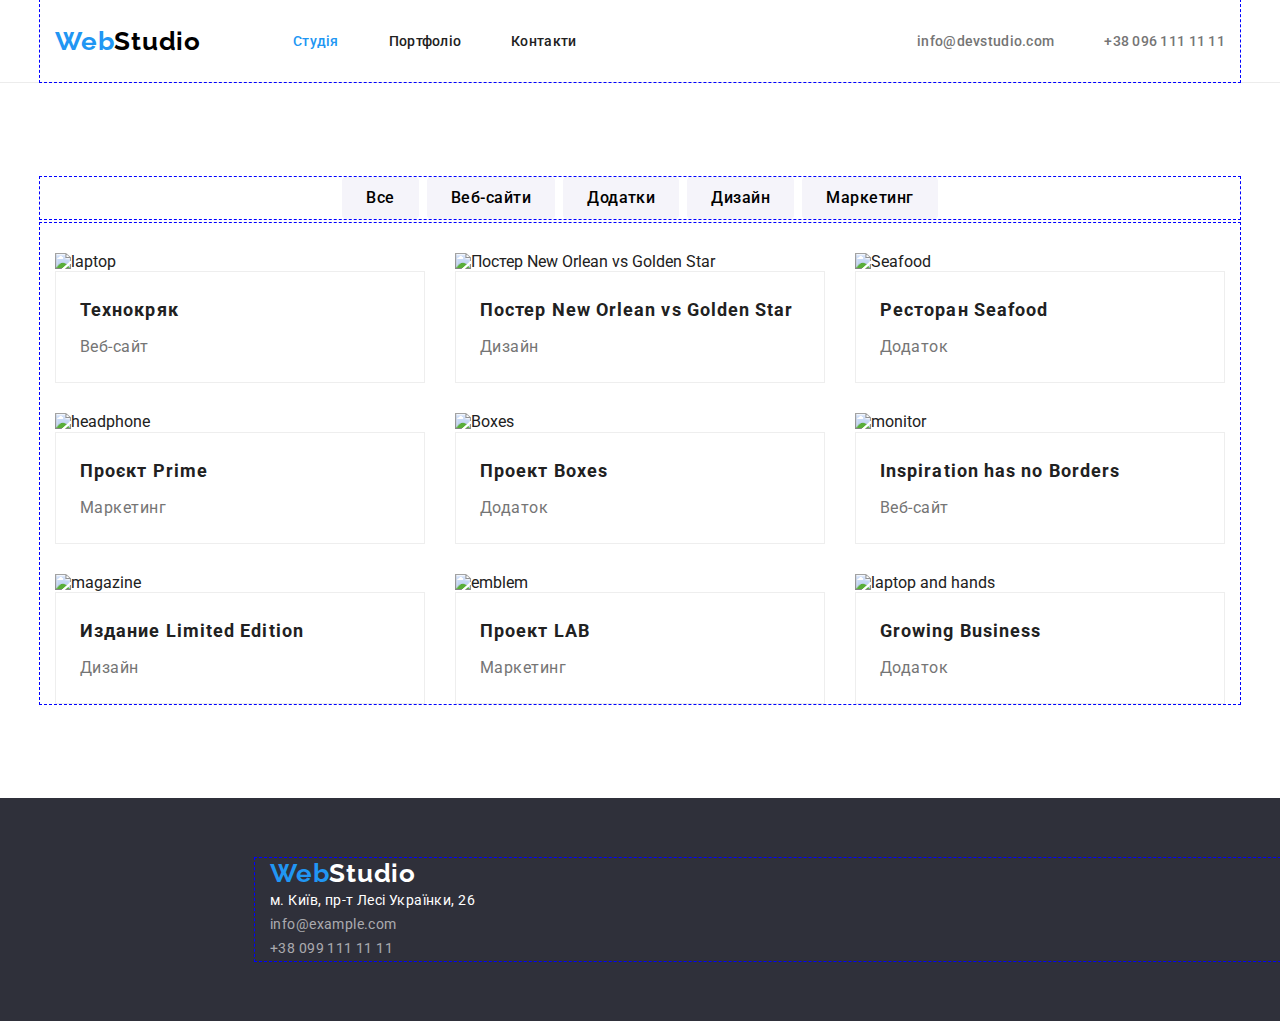
==== portfolio.html @ 3d375995 "Add files via upload" ====
<!DOCTYPE html>
<html lang="en">
<head>
    <meta charset="UTF-8">
    <meta http-equiv="X-UA-Compatible" content="IE=edge">
    <meta name="viewport" content="width=device-width, initial-scale=1.0">
    <title>Портфоліо</title>
    <!--Normalize s-->
    <link rel="stylesheet" href="https://cdn.jsdelivr.net/npm/modern-normalize@1.1.0/modern-normalize.min.css">
    <!--Normalize e-->
    <link rel="preconnect" href="https://fonts.googleapis.com">
    <link rel="preconnect" href="https://fonts.gstatic.com" crossorigin>
    <link
        href="https://fonts.googleapis.com/css2?family=Montserrat:wght@400;700&family=Raleway:wght@700&family=Roboto:wght@400;500;700;900&display=swap"
        rel="stylesheet">
    <link rel="stylesheet" href="./styles.css"/>
</head>
<body>
    <!-- Шапка-->
    <header class="header-wrapper">
        <div class="container header-container">
            <nav class="header-nav">
                <a href="#" class="logo logo-header"><span class="logo-web">Web</span><span
                        class="logo-studio">Studio</span></a>
                <ul class="list header-list">
                    <li><a href="#" class="site-nav name-studio">Студія</a></li>
                    <li><a href="./portfolio.html" class="site-nav">Портфоліо</a></li>
                    <li><a href="#" class="site-nav">Контакти</a></li>
                </ul>
            </nav>
            <ul class="list header-contacts">
                <li><a class="contacts-header header-site" href="info@devstudio.com">info@devstudio.com</a></li>
                <li><a class="contacts-header header-phone" href="tell:+380961111111">+38 096 111 11 11</a></li>
            </ul>
        </div>
    </header>
    <main>
        <section class="section">
            <div class="container">
             <ul class="list flex-portfolio-buttons">
                 <li><button type="button" class="button-portfolio">Все</button></li>
                 <li><button type="button" class="button-portfolio">Веб-сайти</button></li>
                 <li><button type="button" class="button-portfolio">Додатки</button></li>
                 <li><button type="button" class="button-portfolio">Дизайн</button></li>
                 <li><button type="button" class="button-portfolio">Маркетинг</button></li>
             </ul>
            </div>
            <div class="container">
              <ul class="list flex-portfolio portfolio-wrapper portfolio-title">
                 <li class="portfolio-cards">
                     <a href="#" class="link">
                     <img src="./images/img-tehno.jpg" alt="laptop" width="370">
                     <div><h2 class="project-title">Технокряк</h2>
                     <p class="project-description">Веб-сайт</p></div>
                     </a>
                 </li>
                 <li class="portfolio-cards">
                     <a href="#">
                     <img src="./images/img-orlean.jpg" alt="Постер New Orlean vs Golden Star" width="370">
                     <div><h2 class="project-title">Постер New Orlean vs Golden Star</h2>
                     <p class="project-description">Дизайн</p></div>
                     </a>
                  </li>
                 <li class="portfolio-cards">
                     <a href="#">
                     <img src="./images/img-seafood.jpg" alt="Seafood" width="370">
                     <div><h2 class="project-title">Ресторан Seafood</h2>
                     <p class="project-description">Додаток</p></div>
                     </a>
                 </li>
                 <li class="portfolio-cards">
                     <a href="#">
                     <img src="./images/img-prime.jpg" alt="headphone" width="370">
                     <div><h2 class="project-title">Проєкт Prime</h2>
                     <p class="project-description">Маркетинг</p></div>
                     </a>
                 </li>
                 <li class="portfolio-cards">
                     <a href="#">
                     <img src="./images/img-boxes.jpg" alt="Boxes" width="370">
                     <div><h2 class="project-title">Проект Boxes</h2>
                     <p class="project-description">Додаток</p></div>
                     </a>
                 </li>
                 <li class="portfolio-cards">
                     <a href="#">
                     <img src="./images/img-inspiration.jpg" alt="monitor" width="370">
                     <div><h2 class="project-title">Inspiration has no Borders</h2>
                     <p class="project-description">Веб-сайт</p></div>
                     </a>
                 </li>
                 <li class="portfolio-cards">
                     <a href="#">
                     <img src="./images/img-limited.jpg" alt="magazine" width="370">
                     <div><h2 class="project-title">Издание Limited Edition</h2>
                    <p class="project-description">Дизайн</p></div>
                     </a>
                  </li>
                  <li class="portfolio-cards">
                     <a href="#">
                     <img src="./images/img-lab.jpg" alt="emblem" width="370">
                     <div><h2 class="project-title">Проект LAB</h2>
                    <p class="project-description">Маркетинг</p></div>
                     </a>
                  </li>
                  <li class="portfolio-cards">
                     <a href="#">
                     <img src="./images/img-business.jpg" alt="laptop and hands" width="370">
                     <div><h2 class="project-title">Growing Business</h2>
                    <p class="project-description">Додаток</p></div>
                     </a>
                  </li>
                
              </ul>
         </div>
        </section>
        
    </main>
    <!--Підвал-->
    <footer class="footer">
        <div class="container">
          <a href="#" class="logo"><span class="logo-web">Web</span><span class="logo-studio-footer">Studio</span></a>
          <address>
             <ul class="list">
                 <li><a class="adress-footer" href="#">м. Київ, пр-т Лесі Українки, 26</a></li>
                 <li><a class="contacts-footer" href="info@example.com">info@example.com</a></li>
                 <li><a class="contacts-footer" href="tell:+380991111111">+38 099 111 11 11</a></li>
             </ul>
          </address>
      </div>
    </footer>
</body>
</html>
---- styles.css ----
/*General*/

/* html {
    box-sizing: border-box;}

*,
*::before,
*::after {
    box-sizing: inherit;}*/

:root{
    --brand-color: #2196F3;
    --footer-background-color: #2F303A;
    --text-color: #212121;
    --paragraph-color: #757575;
}

body{
    font-family: Roboto, sans-serif;
    color: var(--text-color);
}

/*скидання стилів s*/

a {
    text-decoration: none;
    color: currentColor;}

h1, h2, h3, h4, h5, h6, p {
    margin: 0;}

ul, ol {
    list-style: none;
    padding: 0;
    margin: 0;}

img{
    display: block;
}
/*скидання стилів e*/

.container {
    width: 1200px;
    margin: 0 auto;
    padding: 0 15px;
    outline: 1px dashed blue;
}




/*logo*/
.header-container {
    display: flex;
    align-items: center;
}

.header-wrapper {
    border-bottom: 1px solid #ECECEC;
}
.logo {
    font-family: 'Raleway';
    font-style: normal;
    font-weight: 700;
    font-size: 26px;
    line-height: 1.2;
    letter-spacing: 0.03em;
}

.logo-header {
    width: 145px; 
    /* margin-left: 215px;  */
    margin-right: 93px;
}

.header-list {
    display: flex;
    gap: 50px;
}

.header-nav {
    display: flex;
    margin-right: auto;
    align-items: center;
}
.header-contacts {
    display: flex;
    padding-top: 32px;
    padding-bottom: 32px;
}

.header-site {
    margin-right: 50px;
   
}

/* .header-phone {
    
} */

.logo-footer {
    margin-bottom: 20px;
}

.logo-web {
    color: var(--brand-color);}

.logo-studio {
    color: #000000;}

.logo-studio-footer {
    color: #FFFFFF;}

a:link {
    text-decoration: none;}

.link {
    display: inline-block;} 

/*Site nav*/

.site-nav {
    font-weight: 500;
    font-size: 14px;
    line-height: 1.14;
    letter-spacing: 0.02em;
    color: var(--text-color);
    padding-top: 32px;
    padding-bottom: 32px;    
}



.name-studio {
    color: var(--brand-color);}

.name-portfolio {
    color: var(--brand-color);}

.site-nav:hover, 
.site-nav:focus{
    color: var(--brand-color);}

.contacts-header {
    color: var(--paragraph-color);
    font-weight: 500;
    font-size: 14px;
    line-height: 1.14;
    letter-spacing: 0.02em;
    padding-top: 32px;
    padding-bottom: 32px;
}

.contacts-footer {
    color: rgba(100%, 100%, 100%, 60%);
    font-size: 14px;
    line-height: 1.7;
    letter-spacing: 0.03em;}

.contacts-header:hover, 
.contacts-header:focus{
    color: var(--brand-color);}

.contacts-footer:hover,
.contacts-footer:focus {
    color: var(--brand-color);}

.adress-footer {
    color: #FFFFFF;
    font-size: 14px;
    line-height: 1.7;
    letter-spacing: 0.03em;
    width: 231px;
}


.adress-footer:hover, 
.adress-footer:focus {
    color: var(--brand-color);}

.footer {
    background-color: var(--footer-background-color);
    padding: 60px 825px 60px 255px;
}

.list{
    list-style: none;
    font-style: normal;
}

/*hero*/
.hero {
    color: #FFFFFF;
    text-align: center;
    text-transform: uppercase;
    font-weight: 900;
    font-size: 44px;
    line-height: 1.4;
    letter-spacing: 0.06em;
    width: 696px;
    text-align: center;
    margin-left: 252px;
}

.hero-section {
    background-color: var(--footer-background-color);
    padding: 200px 252px;
    
}

/*Button*/
.button{
    background-color: var(--brand-color);
    color: #ffffff;
    font-weight: 700;
    font-size: 16px;
    line-height: 1.8;
    border-color: transparent;
    border-radius: 4px;
    letter-spacing: 0.06em;
    cursor: pointer;
    /* width: 200px; */
    /* margin: 30px 692px 200px 692px; */
    margin-left: 492px;
    margin-top: 30px;
    min-width: 220px;
    min-height: 50px;
    padding: 9px 31px;
}

.button:hover,
.button:focus {
    background-color: #117dd4;
}



.title {
    font-weight: 700;
    font-size: 36px;
    line-height: 1.17;
    text-align: center;
    letter-spacing: 0.03em; 
    margin-bottom: 50px;
}

.about-title h2 {
    font-weight: 700;
    font-size: 14px;
    line-height: 1.14;
    letter-spacing: 0.03em;
    text-transform: uppercase;
    margin-bottom: 10px;
}

.about-paragraph {
    font-size: 14px;
    line-height: 1.7;
    letter-spacing: 0.03em;
    color: var(--paragraph-color)
}

.team {
    background-color: #F5F4FA;
}

.team-name {
    font-weight: 500;
    font-size: 16px;
    line-height: 1.18;
    letter-spacing: 0.03em;
    text-align: center;
    margin-top: 30px;
    margin-bottom: 10px;
}

.team-position {
    color: var(--paragraph-color);
    font-size: 16px;
    line-height: 1.18;
    letter-spacing: 0.03em;
    text-align: center;
    margin-bottom: 30px;
}

.team-wrapper {
    /* padding-left: 5px;
    padding-right: 5px; */
    /* padding-top: 30px; */
    /* padding-bottom: 30px; */
    border: 1px solid #c2c2c2;
    background-color: #FFFFFF;
}

/*section about*/

.flex-team {
    display: flex;
    gap: 30px;
}

.flex-works {
    display: flex;
    gap: 30px;
}

.flex-details {
    display: flex;
    gap: 30px;
}

.section {
    padding-top: 94px;
    padding-bottom: 94px;
}

.section-paragraph {
    padding-top: 93px;
}
.site-footer {
    margin-top: 9px;
    margin-bottom: 9px;
}
/*portfolio*/

.project-title {
    color: var(--text-color);
    font-weight: 700;
    font-size: 18px;
    line-height: 2;
    letter-spacing: 0.06em;
}

.project-description {
    font-size: 16px;
    line-height: 30px;
    letter-spacing: 0.03em;
    color: var(--paragraph-color);
}
.button-portfolio {
    background-color: #F5F4FA;
    font-weight: 500;
    font-size: 16px;
    line-height: 1.6;
    letter-spacing: 0.03em;
    border-color: transparent;
    border-radius: 4px;
    cursor: pointer;
    padding: 6px 22px;
}

.button-portfolio:hover,
.button-portfolio:focus {
    background-color: var(--brand-color);
    color: #FFFFFF;
}

.flex-portfolio-buttons {
    display: flex;
    margin-bottom: 34px;
    justify-content: center;
    gap: 8px;
}

.flex-portfolio {
    display: flex;
    flex-wrap: wrap;
    width: 1200px;
    margin-top: -30px;
    margin-left: -30px;
}

.portfolio-cards {
    flex-basis: calc(100% / 3 - 30px);
    margin-top: 30px;
    margin-left: 30px;
}

.portfolio-wrapper div {
    border: 1px solid #EEEEEE; 
    padding: 20px 24px;
}
.portfolio-title h2 {
    margin-bottom: 4px;
}
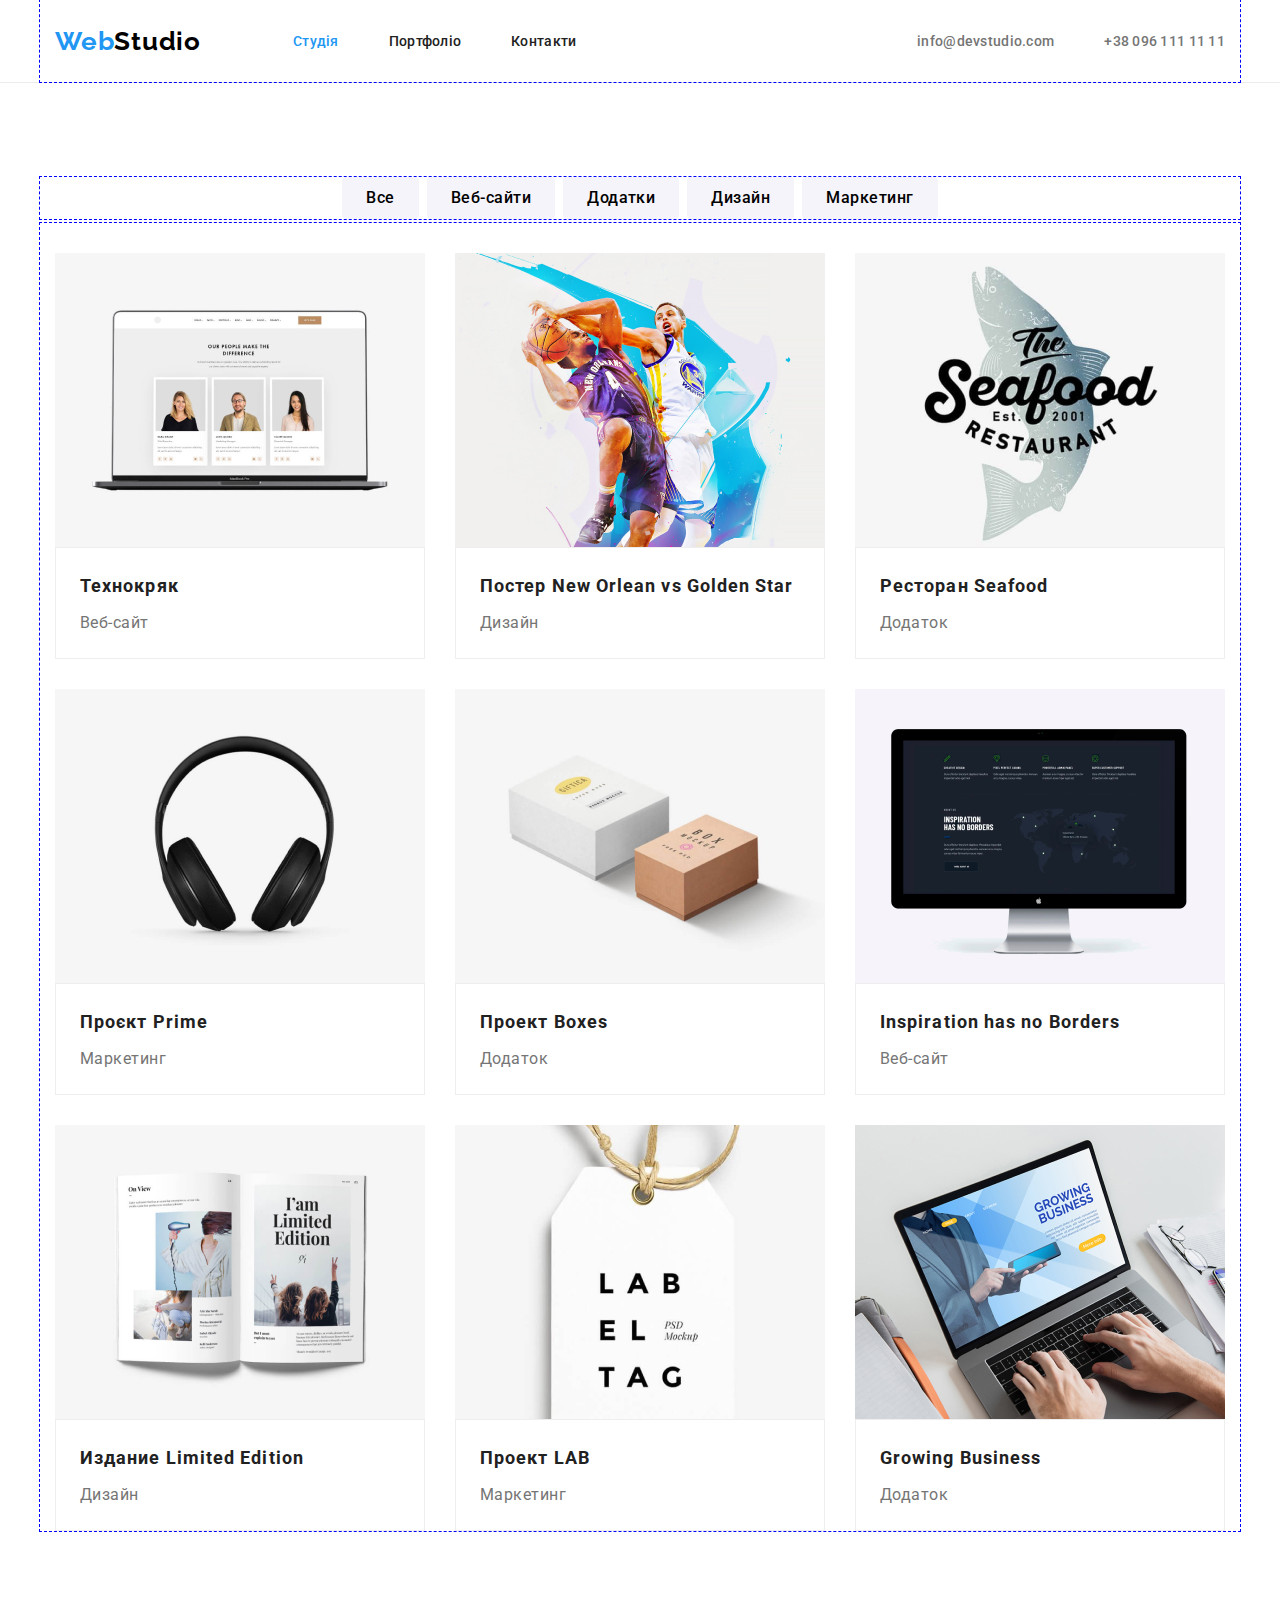
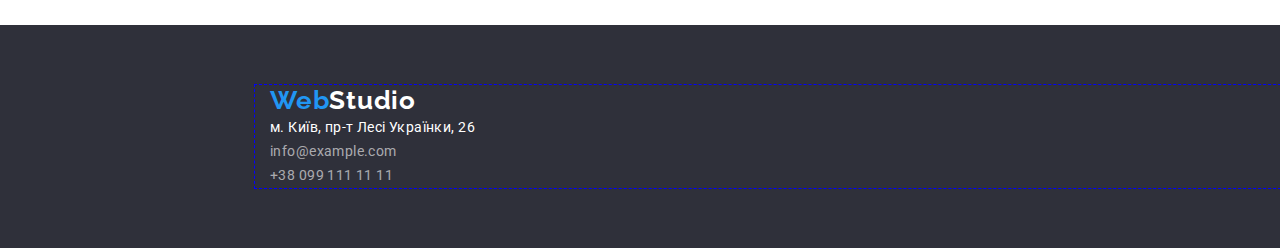
==== commit 356987bb: "Add files via upload" ====
--- a/portfolio.html
+++ b/portfolio.html
@@ -23,8 +23,8 @@
                 <a href="#" class="logo logo-header"><span class="logo-web">Web</span><span
                         class="logo-studio">Studio</span></a>
                 <ul class="list header-list">
-                    <li><a href="#" class="site-nav name-studio">Студія</a></li>
-                    <li><a href="./portfolio.html" class="site-nav">Портфоліо</a></li>
+                    <li><a href="./index.html" class="site-nav name-studio">Студія</a></li>
+                    <li><a href="#" class="site-nav">Портфоліо</a></li>
                     <li><a href="#" class="site-nav">Контакти</a></li>
                 </ul>
             </nav>
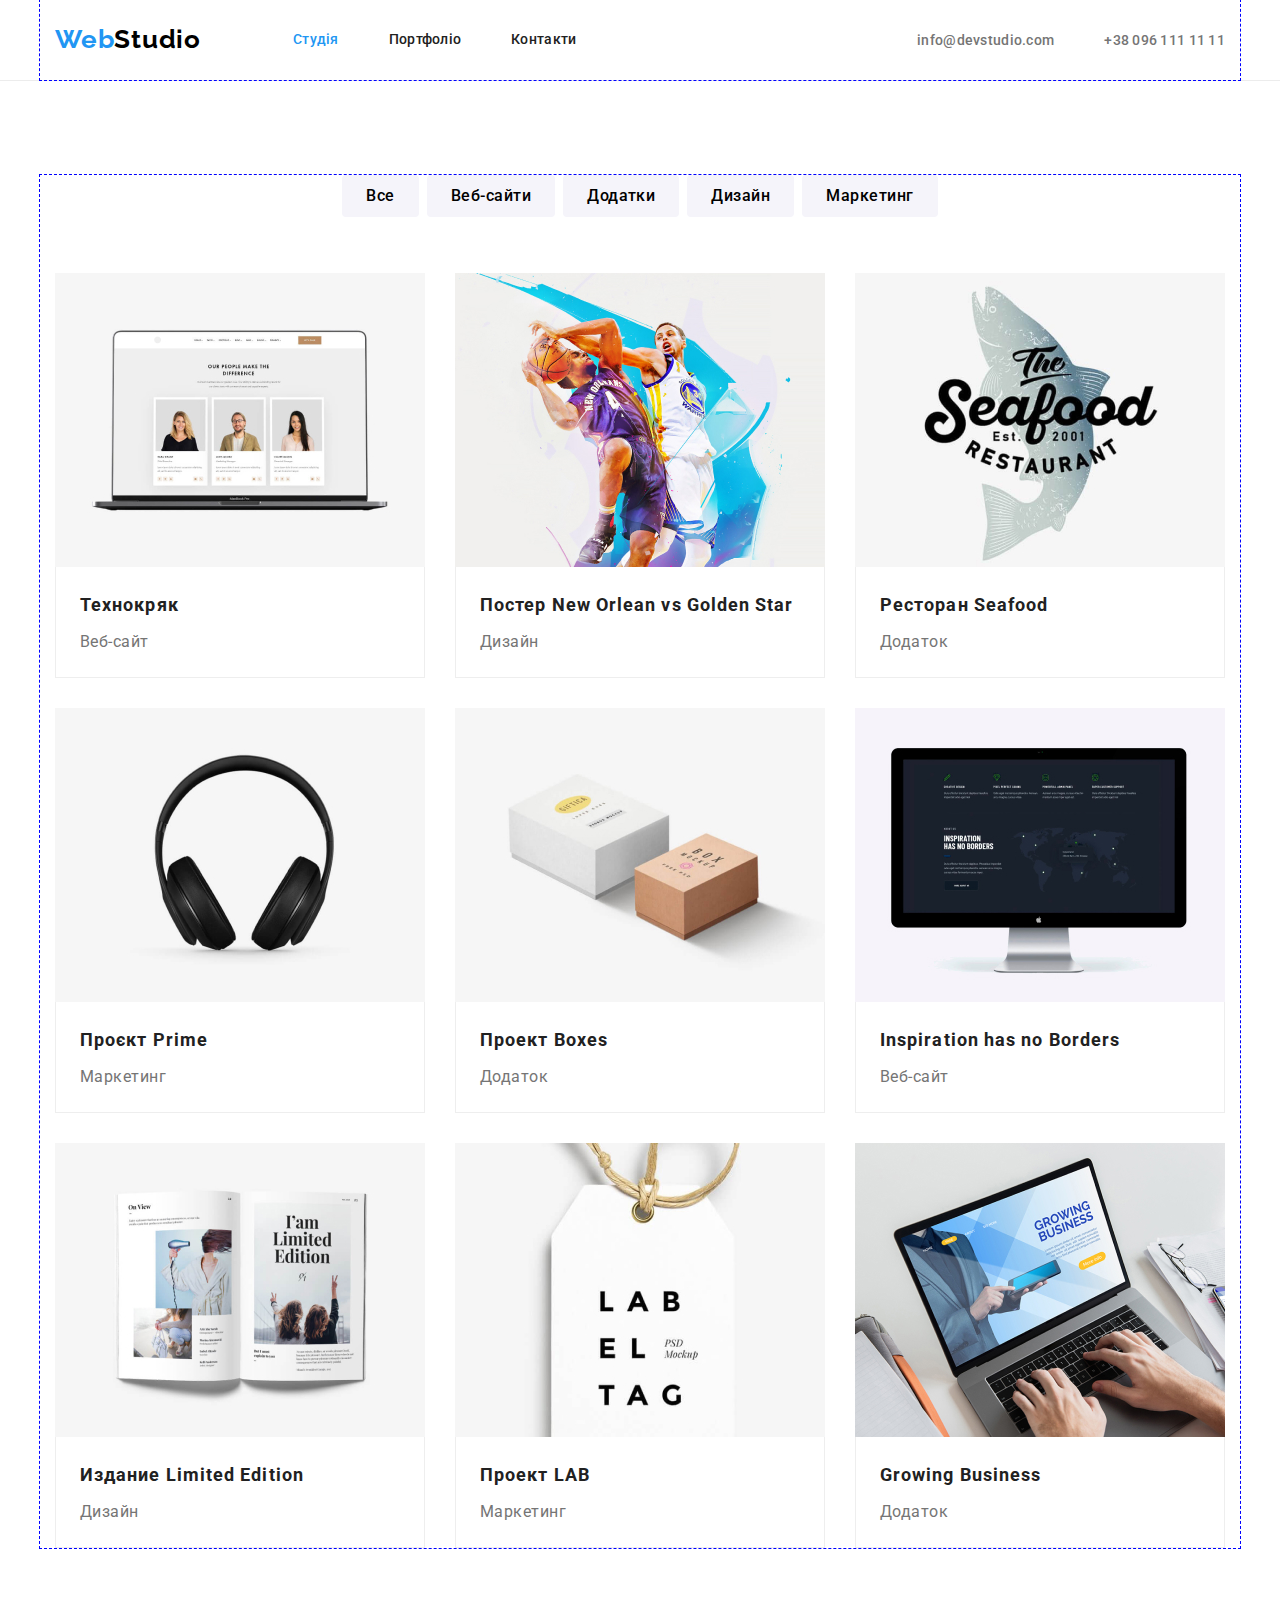
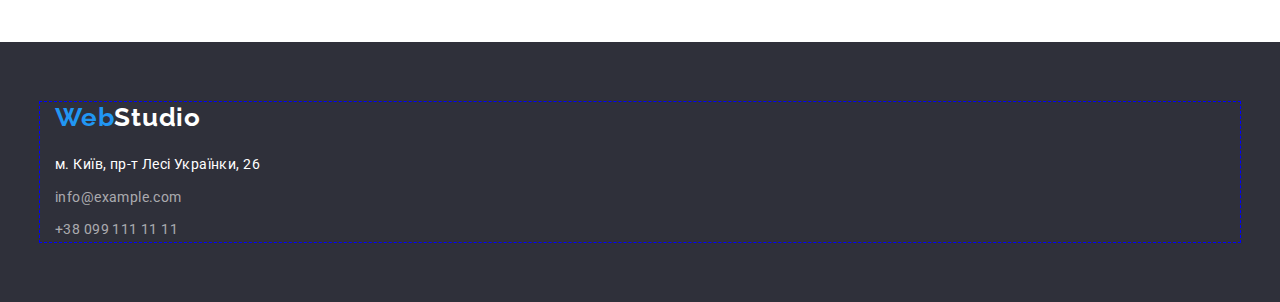
==== commit f6f9d8d5: "Add files via upload" ====
--- a/portfolio.html
+++ b/portfolio.html
@@ -44,8 +44,7 @@
                  <li><button type="button" class="button-portfolio">Дизайн</button></li>
                  <li><button type="button" class="button-portfolio">Маркетинг</button></li>
              </ul>
-            </div>
-            <div class="container">
+    
               <ul class="list flex-portfolio portfolio-wrapper portfolio-title">
                  <li class="portfolio-cards">
                      <a href="#" class="link">
@@ -119,11 +118,11 @@
     <!--Підвал-->
     <footer class="footer">
         <div class="container">
-          <a href="#" class="logo"><span class="logo-web">Web</span><span class="logo-studio-footer">Studio</span></a>
+          <a href="#" class="logo logo-footer"><span class="logo-web">Web</span><span class="logo-studio-footer">Studio</span></a>
           <address>
              <ul class="list">
-                 <li><a class="adress-footer" href="#">м. Київ, пр-т Лесі Українки, 26</a></li>
-                 <li><a class="contacts-footer" href="info@example.com">info@example.com</a></li>
+                 <li class="footer-mrgn"><a class="adress-footer" href="#">м. Київ, пр-т Лесі Українки, 26</a></li>
+                 <li class="footer-mrgn"><a class="contacts-footer" href="info@example.com">info@example.com</a></li>
                  <li><a class="contacts-footer" href="tell:+380991111111">+38 099 111 11 11</a></li>
              </ul>
           </address>
--- a/styles.css
+++ b/styles.css
@@ -85,8 +85,7 @@
 }
 .header-contacts {
     display: flex;
-    padding-top: 32px;
-    padding-bottom: 32px;
+    align-items: center;
 }
 
 .header-site {
@@ -100,6 +99,7 @@
 
 .logo-footer {
     margin-bottom: 20px;
+    display: block;
 }
 
 .logo-web {
@@ -126,7 +126,8 @@
     letter-spacing: 0.02em;
     color: var(--text-color);
     padding-top: 32px;
-    padding-bottom: 32px;    
+    padding-bottom: 32px; 
+    display: block;   
 }
 
 
@@ -180,7 +181,11 @@
 
 .footer {
     background-color: var(--footer-background-color);
-    padding: 60px 825px 60px 255px;
+    padding: 60px 0;
+}
+
+.footer-mrgn {
+    margin-bottom: 9px;
 }
 
 .list{
@@ -204,7 +209,8 @@
 
 .hero-section {
     background-color: var(--footer-background-color);
-    padding: 200px 252px;
+    padding: 200px 0;
+    text-align: center;
     
 }
 
@@ -221,7 +227,6 @@
     cursor: pointer;
     /* width: 200px; */
     /* margin: 30px 692px 200px 692px; */
-    margin-left: 492px;
     margin-top: 30px;
     min-width: 220px;
     min-height: 50px;
@@ -244,7 +249,7 @@
     margin-bottom: 50px;
 }
 
-.about-title h2 {
+.about-title h3 {
     font-weight: 700;
     font-size: 14px;
     line-height: 1.14;
@@ -257,7 +262,8 @@
     font-size: 14px;
     line-height: 1.7;
     letter-spacing: 0.03em;
-    color: var(--paragraph-color)
+    color: var(--paragraph-color);
+    width: 270px;
 }
 
 .team {
@@ -270,7 +276,6 @@
     line-height: 1.18;
     letter-spacing: 0.03em;
     text-align: center;
-    margin-top: 30px;
     margin-bottom: 10px;
 }
 
@@ -280,7 +285,11 @@
     line-height: 1.18;
     letter-spacing: 0.03em;
     text-align: center;
-    margin-bottom: 30px;
+}
+
+.team-about{
+    padding-top: 30px;
+    padding-bottom: 30px;
 }
 
 .team-wrapper {
@@ -317,10 +326,7 @@
 .section-paragraph {
     padding-top: 93px;
 }
-.site-footer {
-    margin-top: 9px;
-    margin-bottom: 9px;
-}
+
 /*portfolio*/
 
 .project-title {
@@ -357,7 +363,7 @@
 
 .flex-portfolio-buttons {
     display: flex;
-    margin-bottom: 34px;
+    margin-bottom: 56px;
     justify-content: center;
     gap: 8px;
 }
@@ -365,7 +371,6 @@
 .flex-portfolio {
     display: flex;
     flex-wrap: wrap;
-    width: 1200px;
     margin-top: -30px;
     margin-left: -30px;
 }
@@ -378,6 +383,7 @@
 
 .portfolio-wrapper div {
     border: 1px solid #EEEEEE; 
+    border-top: none;
     padding: 20px 24px;
 }
 .portfolio-title h2 {
